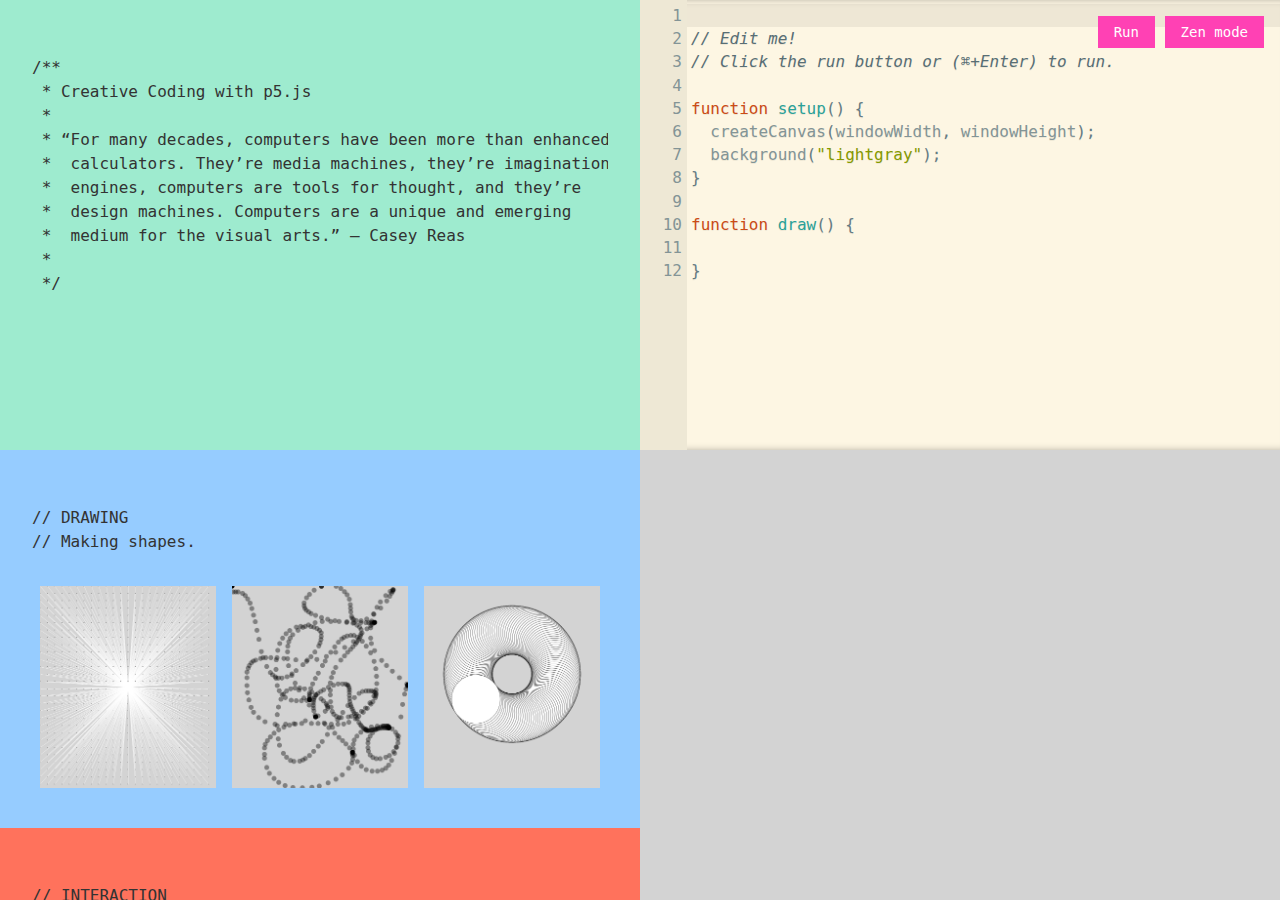
==== index.html @ 22b6b099 "Keep the controls top-right of the editor" ====
<!DOCTYPE html>
<html lang="en">
  <head>
    <meta charset="utf-8">
    <meta name="viewport" content="width=device-width, initial-scale=1">
    <title>Creative Coding Workshop</title>
    <link rel="shortcut icon" type="image/x-icon" href="/favicon.ico">
    <!-- CodeMirror -->
    <script src="./libraries/jshint.js"></script>
    <script src="./libraries/codemirror.js"></script>
    <script src="./libraries/codemirror-lint.js"></script>
    <script src="./libraries/codemirror-js-mode.js"></script>
    <script src="./libraries/codemirror-active-line.js"></script>
    <script src="./libraries/codemirror-close-brackets.js"></script>
    <script src="./libraries/codemirror-javascript-lint.js"></script>
    <link rel="stylesheet" href="./libraries/codemirror.css">
    <link rel="stylesheet" href="./libraries/codemirror-lint.css">
    <link rel="stylesheet" href="./libraries/codemirror-solarized.css">
    <!-- Tachyons -->
    <link rel="stylesheet" href="./libraries/tachyons.min.css">
    <!-- Processing -->
    <script src="./libraries/p5.min.js"></script>
    <script src="./libraries/p5.dom.min.js"></script>
    <script src="./libraries/p5.sound.min.js"></script>
  </head>
  <body class="code dark-gray">
    <main class="cf">
      <section id="gallery" class="fl w-50 vh-100 overflow-scroll bg-light-gray">
        <section class="bg-light-green pa4 vh-50">
          <div class="pre lh-copy overflow-hidden">
/**
 * Creative Coding with p5.js
 *
 * “For many decades, computers have been more than enhanced
 *  calculators. They’re media machines, they’re imagination
 *  engines, computers are tools for thought, and they’re
 *  design machines. Computers are a unique and emerging
 *  medium for the visual arts.” — Casey Reas
 *
 */
          </div>
        </section>
        <section class="bg-light-blue pa4">
          <div class="pre lh-copy overflow-hidden">
// DRAWING
// Making shapes.
          </div>
          <div class="cf">
            <img class="fl w-third pa2 dim pointer border-box example-image" data-src="001" src="./examples/001.png">
            <img class="fl w-third pa2 dim pointer border-box example-image" data-src="002" src="./examples/002.png">
            <img class="fl w-third pa2 dim pointer border-box example-image" data-src="003" src="./examples/003.png">
          </div>
        </section>
        <section class="bg-light-red pa4">
          <div class="pre lh-copy overflow-hidden">
// INTERACTION
// Adding behavior.
          </div>
          <div class="cf">
            <img class="fl w-third pa2 dim pointer border-box example-image" data-src="001" src="./examples/001.png">
            <img class="fl w-third pa2 dim pointer border-box example-image" data-src="002" src="./examples/002.png">
            <img class="fl w-third pa2 dim pointer border-box example-image" data-src="003" src="./examples/003.png">
          </div>
        </section>
        <section class="bg-light-yellow pa4">
          <div class="pre lh-copy overflow-hidden">
// ANIMATION
// Making things move.
          </div>
          <div class="cf">
            <img class="fl w-third pa2 dim pointer border-box example-image" data-src="001" src="./examples/001.png">
            <img class="fl w-third pa2 dim pointer border-box example-image" data-src="002" src="./examples/002.png">
            <img class="fl w-third pa2 dim pointer border-box example-image" data-src="003" src="./examples/003.png">
          </div>
        </section>
      </section>
      <section id="playground" class="fl w-50 vh-100 bg-light-gray relative">
        <textarea
          id="editor"
          class="fl w-100 vh-50">
        </textarea>
        <div id="controls" class="absolute z-max mt3 mr3 top-0" style="right:0%">
          <button
            id="runner"
            class="f6 link dim ph3 pv2 dib white bg-hot-pink pointer bn"
            type="button"
            title="Run sketch (⌘ + Enter)">
              Run
          </button>
          <button
            id="zenmode"
            class="f6 link dim ph3 pv2 dib white bg-hot-pink pointer bn"
            type="button">
              Zen mode
          </button>
        </div>
        <iframe
          id="preview"
          class="fl w-100 vh-50 bn"
          sandbox="allow-scripts allow-pointer-lock allow-same-origin allow-popups allow-forms allow-modals">
        </iframe>
      </section>
    </main>

    <script src="./app.js"></script>
  </body>
</html>
---- libraries/codemirror.css ----
/* BASICS */

.CodeMirror {
  /* Set height, width, borders, and global font properties here */
  font-family: monospace;
  height: 300px;
  color: black;
  direction: ltr;
}

/* PADDING */

.CodeMirror-lines {
  padding: 4px 0; /* Vertical padding around content */
}
.CodeMirror pre {
  padding: 0 4px; /* Horizontal padding of content */
}

.CodeMirror-scrollbar-filler, .CodeMirror-gutter-filler {
  background-color: white; /* The little square between H and V scrollbars */
}

/* GUTTER */

.CodeMirror-gutters {
  border-right: 1px solid #ddd;
  background-color: #f7f7f7;
  white-space: nowrap;
}
.CodeMirror-linenumbers {}
.CodeMirror-linenumber {
  padding: 0 3px 0 5px;
  min-width: 20px;
  text-align: right;
  color: #999;
  white-space: nowrap;
}

.CodeMirror-guttermarker { color: black; }
.CodeMirror-guttermarker-subtle { color: #999; }

/* CURSOR */

.CodeMirror-cursor {
  border-left: 1px solid black;
  border-right: none;
  width: 0;
}
/* Shown when moving in bi-directional text */
.CodeMirror div.CodeMirror-secondarycursor {
  border-left: 1px solid silver;
}
.cm-fat-cursor .CodeMirror-cursor {
  width: auto;
  border: 0 !important;
  background: #7e7;
}
.cm-fat-cursor div.CodeMirror-cursors {
  z-index: 1;
}
.cm-fat-cursor-mark {
  background-color: rgba(20, 255, 20, 0.5);
  -webkit-animation: blink 1.06s steps(1) infinite;
  -moz-animation: blink 1.06s steps(1) infinite;
  animation: blink 1.06s steps(1) infinite;
}
.cm-animate-fat-cursor {
  width: auto;
  border: 0;
  -webkit-animation: blink 1.06s steps(1) infinite;
  -moz-animation: blink 1.06s steps(1) infinite;
  animation: blink 1.06s steps(1) infinite;
  background-color: #7e7;
}
@-moz-keyframes blink {
  0% {}
  50% { background-color: transparent; }
  100% {}
}
@-webkit-keyframes blink {
  0% {}
  50% { background-color: transparent; }
  100% {}
}
@keyframes blink {
  0% {}
  50% { background-color: transparent; }
  100% {}
}

/* Can style cursor different in overwrite (non-insert) mode */
.CodeMirror-overwrite .CodeMirror-cursor {}

.cm-tab { display: inline-block; text-decoration: inherit; }

.CodeMirror-rulers {
  position: absolute;
  left: 0; right: 0; top: -50px; bottom: -20px;
  overflow: hidden;
}
.CodeMirror-ruler {
  border-left: 1px solid #ccc;
  top: 0; bottom: 0;
  position: absolute;
}

/* DEFAULT THEME */

.cm-s-default .cm-header {color: blue;}
.cm-s-default .cm-quote {color: #090;}
.cm-negative {color: #d44;}
.cm-positive {color: #292;}
.cm-header, .cm-strong {font-weight: bold;}
.cm-em {font-style: italic;}
.cm-link {text-decoration: underline;}
.cm-strikethrough {text-decoration: line-through;}

.cm-s-default .cm-keyword {color: #708;}
.cm-s-default .cm-atom {color: #219;}
.cm-s-default .cm-number {color: #164;}
.cm-s-default .cm-def {color: #00f;}
.cm-s-default .cm-variable,
.cm-s-default .cm-punctuation,
.cm-s-default .cm-property,
.cm-s-default .cm-operator {}
.cm-s-default .cm-variable-2 {color: #05a;}
.cm-s-default .cm-variable-3, .cm-s-default .cm-type {color: #085;}
.cm-s-default .cm-comment {color: #a50;}
.cm-s-default .cm-string {color: #a11;}
.cm-s-default .cm-string-2 {color: #f50;}
.cm-s-default .cm-meta {color: #555;}
.cm-s-default .cm-qualifier {color: #555;}
.cm-s-default .cm-builtin {color: #30a;}
.cm-s-default .cm-bracket {color: #997;}
.cm-s-default .cm-tag {color: #170;}
.cm-s-default .cm-attribute {color: #00c;}
.cm-s-default .cm-hr {color: #999;}
.cm-s-default .cm-link {color: #00c;}

.cm-s-default .cm-error {color: #f00;}
.cm-invalidchar {color: #f00;}

.CodeMirror-composing { border-bottom: 2px solid; }

/* Default styles for common addons */

div.CodeMirror span.CodeMirror-matchingbracket {color: #0b0;}
div.CodeMirror span.CodeMirror-nonmatchingbracket {color: #a22;}
.CodeMirror-matchingtag { background: rgba(255, 150, 0, .3); }
.CodeMirror-activeline-background {background: #e8f2ff;}

/* STOP */

/* The rest of this file contains styles related to the mechanics of
   the editor. You probably shouldn't touch them. */

.CodeMirror {
  position: relative;
  overflow: hidden;
  background: white;
}

.CodeMirror-scroll {
  overflow: scroll !important; /* Things will break if this is overridden */
  /* 30px is the magic margin used to hide the element's real scrollbars */
  /* See overflow: hidden in .CodeMirror */
  margin-bottom: -30px; margin-right: -30px;
  padding-bottom: 30px;
  height: 100%;
  outline: none; /* Prevent dragging from highlighting the element */
  position: relative;
}
.CodeMirror-sizer {
  position: relative;
  border-right: 30px solid transparent;
}

/* The fake, visible scrollbars. Used to force redraw during scrolling
   before actual scrolling happens, thus preventing shaking and
   flickering artifacts. */
.CodeMirror-vscrollbar, .CodeMirror-hscrollbar, .CodeMirror-scrollbar-filler, .CodeMirror-gutter-filler {
  position: absolute;
  z-index: 6;
  display: none;
}
.CodeMirror-vscrollbar {
  right: 0; top: 0;
  overflow-x: hidden;
  overflow-y: scroll;
}
.CodeMirror-hscrollbar {
  bottom: 0; left: 0;
  overflow-y: hidden;
  overflow-x: scroll;
}
.CodeMirror-scrollbar-filler {
  right: 0; bottom: 0;
}
.CodeMirror-gutter-filler {
  left: 0; bottom: 0;
}

.CodeMirror-gutters {
  position: absolute; left: 0; top: 0;
  min-height: 100%;
  z-index: 3;
}
.CodeMirror-gutter {
  white-space: normal;
  height: 100%;
  display: inline-block;
  vertical-align: top;
  margin-bottom: -30px;
}
.CodeMirror-gutter-wrapper {
  position: absolute;
  z-index: 4;
  background: none !important;
  border: none !important;
}
.CodeMirror-gutter-background {
  position: absolute;
  top: 0; bottom: 0;
  z-index: 4;
}
.CodeMirror-gutter-elt {
  position: absolute;
  cursor: default;
  z-index: 4;
}
.CodeMirror-gutter-wrapper ::selection { background-color: transparent }
.CodeMirror-gutter-wrapper ::-moz-selection { background-color: transparent }

.CodeMirror-lines {
  cursor: text;
  min-height: 1px; /* prevents collapsing before first draw */
}
.CodeMirror pre {
  /* Reset some styles that the rest of the page might have set */
  -moz-border-radius: 0; -webkit-border-radius: 0; border-radius: 0;
  border-width: 0;
  background: transparent;
  font-family: inherit;
  font-size: inherit;
  margin: 0;
  white-space: pre;
  word-wrap: normal;
  line-height: inherit;
  color: inherit;
  z-index: 2;
  position: relative;
  overflow: visible;
  -webkit-tap-highlight-color: transparent;
  -webkit-font-variant-ligatures: contextual;
  font-variant-ligatures: contextual;
}
.CodeMirror-wrap pre {
  word-wrap: break-word;
  white-space: pre-wrap;
  word-break: normal;
}

.CodeMirror-linebackground {
  position: absolute;
  left: 0; right: 0; top: 0; bottom: 0;
  z-index: 0;
}

.CodeMirror-linewidget {
  position: relative;
  z-index: 2;
  padding: 0.1px; /* Force widget margins to stay inside of the container */
}

.CodeMirror-widget {}

.CodeMirror-rtl pre { direction: rtl; }

.CodeMirror-code {
  outline: none;
}

/* Force content-box sizing for the elements where we expect it */
.CodeMirror-scroll,
.CodeMirror-sizer,
.CodeMirror-gutter,
.CodeMirror-gutters,
.CodeMirror-linenumber {
  -moz-box-sizing: content-box;
  box-sizing: content-box;
}

.CodeMirror-measure {
  position: absolute;
  width: 100%;
  height: 0;
  overflow: hidden;
  visibility: hidden;
}

.CodeMirror-cursor {
  position: absolute;
  pointer-events: none;
}
.CodeMirror-measure pre { position: static; }

div.CodeMirror-cursors {
  visibility: hidden;
  position: relative;
  z-index: 3;
}
div.CodeMirror-dragcursors {
  visibility: visible;
}

.CodeMirror-focused div.CodeMirror-cursors {
  visibility: visible;
}

.CodeMirror-selected { background: #d9d9d9; }
.CodeMirror-focused .CodeMirror-selected { background: #d7d4f0; }
.CodeMirror-crosshair { cursor: crosshair; }
.CodeMirror-line::selection, .CodeMirror-line > span::selection, .CodeMirror-line > span > span::selection { background: #d7d4f0; }
.CodeMirror-line::-moz-selection, .CodeMirror-line > span::-moz-selection, .CodeMirror-line > span > span::-moz-selection { background: #d7d4f0; }

.cm-searching {
  background-color: #ffa;
  background-color: rgba(255, 255, 0, .4);
}

/* Used to force a border model for a node */
.cm-force-border { padding-right: .1px; }

@media print {
  /* Hide the cursor when printing */
  .CodeMirror div.CodeMirror-cursors {
    visibility: hidden;
  }
}

/* See issue #2901 */
.cm-tab-wrap-hack:after { content: ''; }

/* Help users use markselection to safely style text background */
span.CodeMirror-selectedtext { background: none; }
---- libraries/codemirror-lint.css ----
/* The lint marker gutter */
.CodeMirror-lint-markers {
  width: 16px;
}

.CodeMirror-lint-tooltip {
  background-color: #ffd;
  border: 1px solid black;
  border-radius: 4px 4px 4px 4px;
  color: black;
  font-family: monospace;
  font-size: 10pt;
  overflow: hidden;
  padding: 2px 5px;
  position: fixed;
  white-space: pre;
  white-space: pre-wrap;
  z-index: 100;
  max-width: 600px;
  opacity: 0;
  transition: opacity .4s;
  -moz-transition: opacity .4s;
  -webkit-transition: opacity .4s;
  -o-transition: opacity .4s;
  -ms-transition: opacity .4s;
}

.CodeMirror-lint-mark-error, .CodeMirror-lint-mark-warning {
  background-position: left bottom;
  background-repeat: repeat-x;
}

.CodeMirror-lint-mark-error {
  background-image:
  url("[data-uri]")
  ;
}

.CodeMirror-lint-mark-warning {
  background-image: url("[data-uri]");
}

.CodeMirror-lint-marker-error, .CodeMirror-lint-marker-warning {
  background-position: center center;
  background-repeat: no-repeat;
  cursor: pointer;
  display: inline-block;
  height: 16px;
  width: 16px;
  vertical-align: middle;
  position: relative;
  margin-left: 0.5rem;
  margin-bottom: 0.3rem;
}

.CodeMirror-lint-message-error, .CodeMirror-lint-message-warning {
  padding-left: 18px;
  background-position: top left;
  background-repeat: no-repeat;
}

.CodeMirror-lint-marker-error, .CodeMirror-lint-message-error {
  background-image: url("[data-uri]");
}

.CodeMirror-lint-marker-warning, .CodeMirror-lint-message-warning {
  background-image: url("[data-uri]");
}

.CodeMirror-lint-marker-multiple {
  background-image: url("[data-uri]");
  background-repeat: no-repeat;
  background-position: right bottom;
  width: 100%; height: 100%;
}
---- libraries/codemirror-solarized.css ----
/*
Solarized theme for code-mirror
http://ethanschoonover.com/solarized
*/

/*
Solarized color palette
http://ethanschoonover.com/solarized/img/solarized-palette.png
*/

.solarized.base03 { color: #002b36; }
.solarized.base02 { color: #073642; }
.solarized.base01 { color: #586e75; }
.solarized.base00 { color: #657b83; }
.solarized.base0 { color: #839496; }
.solarized.base1 { color: #93a1a1; }
.solarized.base2 { color: #eee8d5; }
.solarized.base3  { color: #fdf6e3; }
.solarized.solar-yellow  { color: #b58900; }
.solarized.solar-orange  { color: #cb4b16; }
.solarized.solar-red { color: #dc322f; }
.solarized.solar-magenta { color: #d33682; }
.solarized.solar-violet  { color: #6c71c4; }
.solarized.solar-blue { color: #268bd2; }
.solarized.solar-cyan { color: #2aa198; }
.solarized.solar-green { color: #859900; }

/* Color scheme for code-mirror */

.cm-s-solarized {
  line-height: 1.45em;
  color-profile: sRGB;
  rendering-intent: auto;
}
.cm-s-solarized.cm-s-dark {
  color: #839496;
  background-color: #002b36;
  text-shadow: #002b36 0 1px;
}
.cm-s-solarized.cm-s-light {
  background-color: #fdf6e3;
  color: #657b83;
  text-shadow: #eee8d5 0 1px;
}

.cm-s-solarized .CodeMirror-widget {
  text-shadow: none;
}

.cm-s-solarized .cm-header { color: #586e75; }
.cm-s-solarized .cm-quote { color: #93a1a1; }

.cm-s-solarized .cm-keyword { color: #cb4b16; }
.cm-s-solarized .cm-atom { color: #d33682; }
.cm-s-solarized .cm-number { color: #d33682; }
.cm-s-solarized .cm-def { color: #2aa198; }

.cm-s-solarized .cm-variable { color: #839496; }
.cm-s-solarized .cm-variable-2 { color: #b58900; }
.cm-s-solarized .cm-variable-3, .cm-s-solarized .cm-type { color: #6c71c4; }

.cm-s-solarized .cm-property { color: #2aa198; }
.cm-s-solarized .cm-operator { color: #6c71c4; }

.cm-s-solarized .cm-comment { color: #586e75; font-style:italic; }

.cm-s-solarized .cm-string { color: #859900; }
.cm-s-solarized .cm-string-2 { color: #b58900; }

.cm-s-solarized .cm-meta { color: #859900; }
.cm-s-solarized .cm-qualifier { color: #b58900; }
.cm-s-solarized .cm-builtin { color: #d33682; }
.cm-s-solarized .cm-bracket { color: #cb4b16; }
.cm-s-solarized .CodeMirror-matchingbracket { color: #859900; }
.cm-s-solarized .CodeMirror-nonmatchingbracket { color: #dc322f; }
.cm-s-solarized .cm-tag { color: #93a1a1; }
.cm-s-solarized .cm-attribute { color: #2aa198; }
.cm-s-solarized .cm-hr {
  color: transparent;
  border-top: 1px solid #586e75;
  display: block;
}
.cm-s-solarized .cm-link { color: #93a1a1; cursor: pointer; }
.cm-s-solarized .cm-special { color: #6c71c4; }
.cm-s-solarized .cm-em {
  color: #999;
  text-decoration: underline;
  text-decoration-style: dotted;
}
.cm-s-solarized .cm-error,
.cm-s-solarized .cm-invalidchar {
  color: #586e75;
  border-bottom: 1px dotted #dc322f;
}

.cm-s-solarized.cm-s-dark div.CodeMirror-selected { background: #073642; }
.cm-s-solarized.cm-s-dark.CodeMirror ::selection { background: rgba(7, 54, 66, 0.99); }
.cm-s-solarized.cm-s-dark .CodeMirror-line::-moz-selection, .cm-s-dark .CodeMirror-line > span::-moz-selection, .cm-s-dark .CodeMirror-line > span > span::-moz-selection { background: rgba(7, 54, 66, 0.99); }

.cm-s-solarized.cm-s-light div.CodeMirror-selected { background: #eee8d5; }
.cm-s-solarized.cm-s-light .CodeMirror-line::selection, .cm-s-light .CodeMirror-line > span::selection, .cm-s-light .CodeMirror-line > span > span::selection { background: #eee8d5; }
.cm-s-solarized.cm-s-light .CodeMirror-line::-moz-selection, .cm-s-ligh .CodeMirror-line > span::-moz-selection, .cm-s-ligh .CodeMirror-line > span > span::-moz-selection { background: #eee8d5; }

/* Editor styling */



/* Little shadow on the view-port of the buffer view */
.cm-s-solarized.CodeMirror {
  -moz-box-shadow: inset 7px 0 12px -6px #000;
  -webkit-box-shadow: inset 7px 0 12px -6px #000;
  box-shadow: inset 7px 0 12px -6px #000;
}

/* Remove gutter border */
.cm-s-solarized .CodeMirror-gutters {
  border-right: 0;
}

/* Gutter colors and line number styling based of color scheme (dark / light) */

/* Dark */
.cm-s-solarized.cm-s-dark .CodeMirror-gutters {
  background-color: #073642;
}

.cm-s-solarized.cm-s-dark .CodeMirror-linenumber {
  color: #586e75;
  text-shadow: #021014 0 -1px;
}

/* Light */
.cm-s-solarized.cm-s-light .CodeMirror-gutters {
  background-color: #eee8d5;
}

.cm-s-solarized.cm-s-light .CodeMirror-linenumber {
  color: #839496;
}

/* Common */
.cm-s-solarized .CodeMirror-linenumber {
  padding: 0 5px;
}
.cm-s-solarized .CodeMirror-guttermarker-subtle { color: #586e75; }
.cm-s-solarized.cm-s-dark .CodeMirror-guttermarker { color: #ddd; }
.cm-s-solarized.cm-s-light .CodeMirror-guttermarker { color: #cb4b16; }

.cm-s-solarized .CodeMirror-gutter .CodeMirror-gutter-text {
  color: #586e75;
}

/* Cursor */
.cm-s-solarized .CodeMirror-cursor { border-left: 1px solid #819090; }

/* Fat cursor */
.cm-s-solarized.cm-s-light.cm-fat-cursor .CodeMirror-cursor { background: #77ee77; }
.cm-s-solarized.cm-s-light .cm-animate-fat-cursor { background-color: #77ee77; }
.cm-s-solarized.cm-s-dark.cm-fat-cursor .CodeMirror-cursor { background: #586e75; }
.cm-s-solarized.cm-s-dark .cm-animate-fat-cursor { background-color: #586e75; }

/* Active line */
.cm-s-solarized.cm-s-dark .CodeMirror-activeline-background {
  background: rgba(255, 255, 255, 0.06);
}
.cm-s-solarized.cm-s-light .CodeMirror-activeline-background {
  background: rgba(0, 0, 0, 0.06);
}
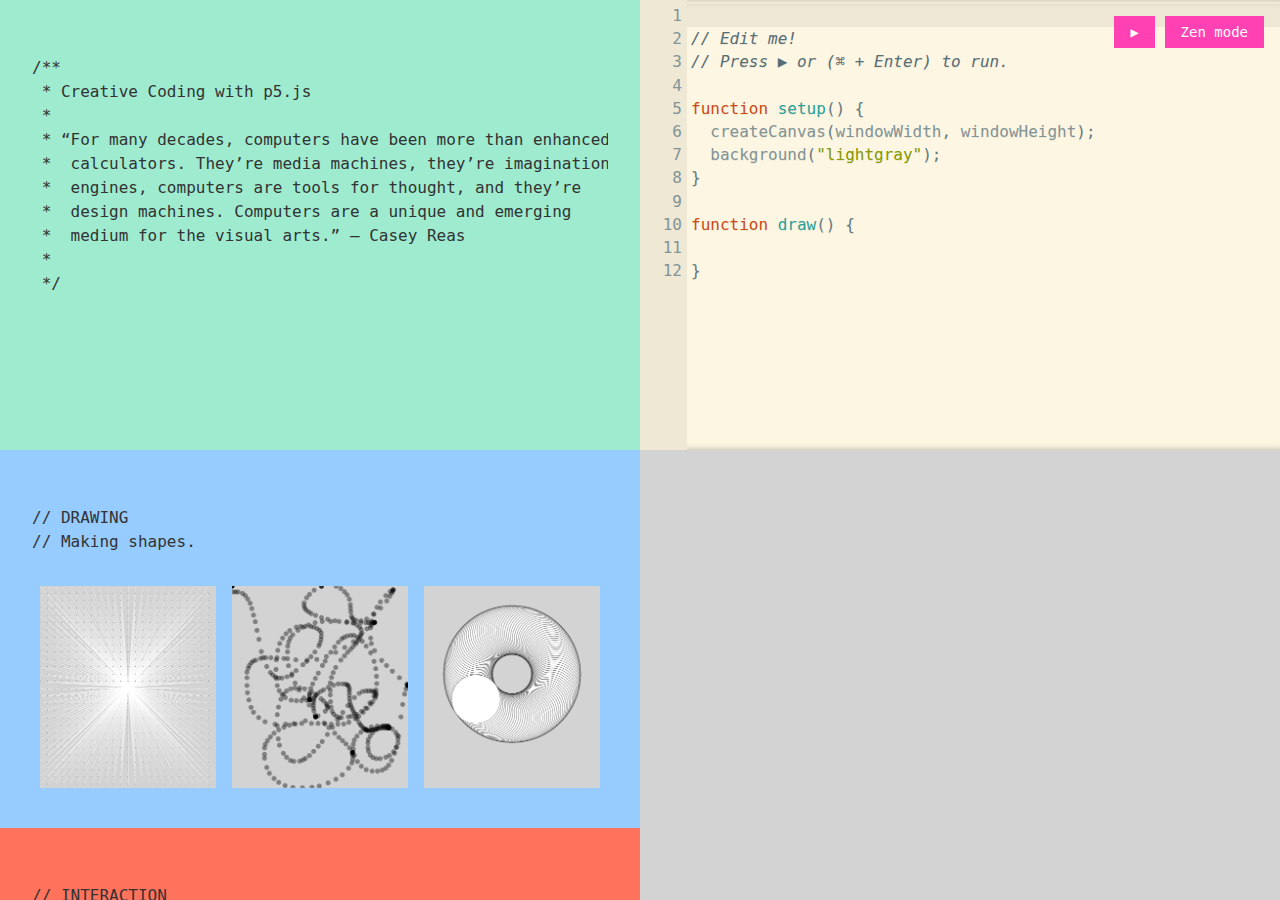
==== commit e7a44737: "Use a right arrow for play button" ====
--- a/index.html
+++ b/index.html
@@ -85,7 +85,7 @@
             class="f6 link dim ph3 pv2 dib white bg-hot-pink pointer bn"
             type="button"
             title="Run sketch (⌘ + Enter)">
-              Run
+              ▶
           </button>
           <button
             id="zenmode"
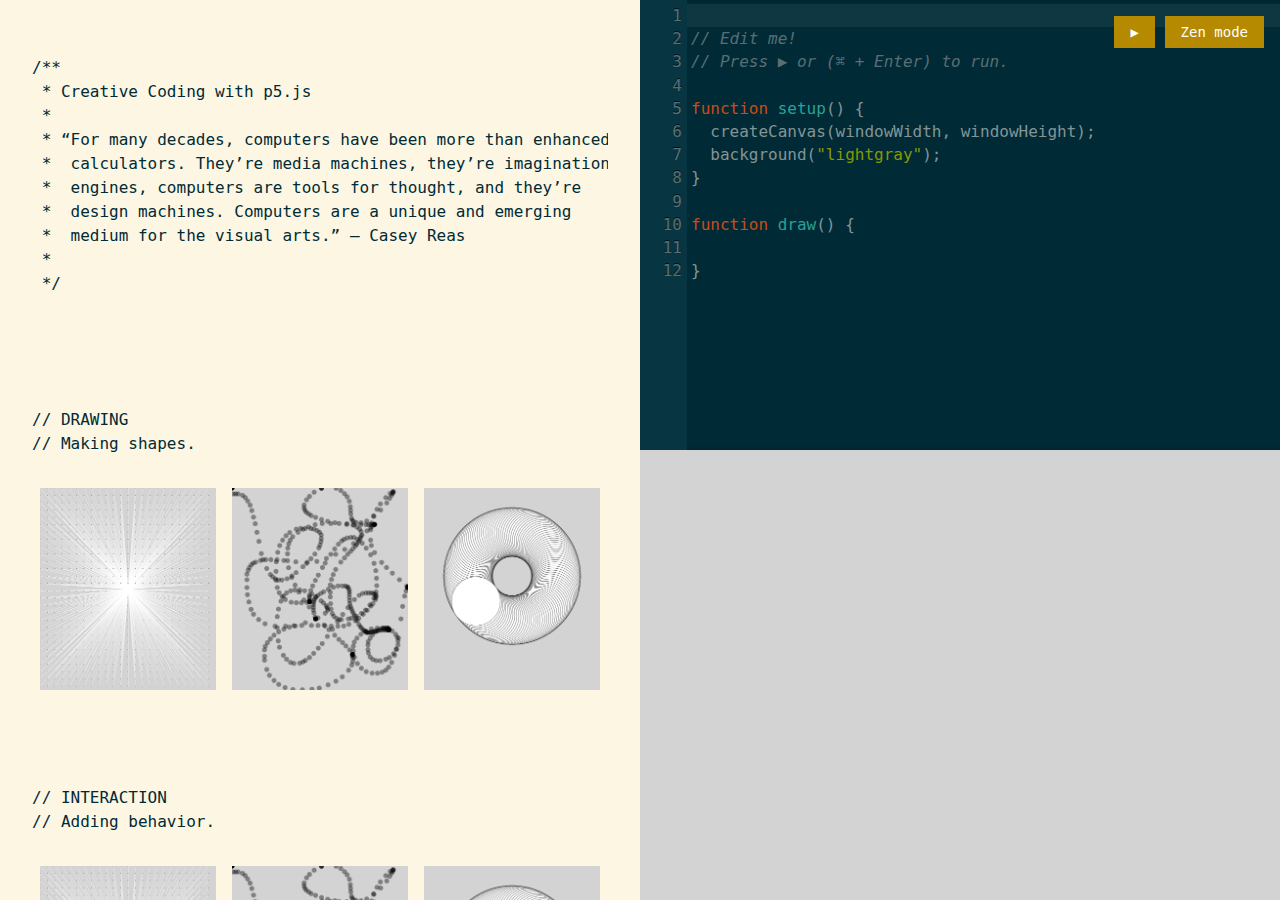
==== commit 691ac95a: "Subtler colors" ====
--- a/index.html
+++ b/index.html
@@ -22,11 +22,48 @@
     <script src="./libraries/p5.min.js"></script>
     <script src="./libraries/p5.dom.min.js"></script>
     <script src="./libraries/p5.sound.min.js"></script>
+    <!-- Custom styles -->
+    <style>
+      .bg-solarized-base03    { background-color: #002b36; }
+      .bg-solarized-base02    { background-color: #073642; }
+      .bg-solarized-base01    { background-color: #586e75; }
+      .bg-solarized-base00    { background-color: #657b83; }
+      .bg-solarized-base0     { background-color: #839496; }
+      .bg-solarized-base1     { background-color: #93a1a1; }
+      .bg-solarized-base2     { background-color: #eee8d5; }
+      .bg-solarized-base3     { background-color: #fdf6e3; }
+      .bg-solarized-yellow    { background-color: #b58900; }
+      .bg-solarized-orange    { background-color: #cb4b16; }
+      .bg-solarized-red       { background-color: #dc322f; }
+      .bg-solarized-magenta   { background-color: #d33682; }
+      .bg-solarized-violet    { background-color: #6c71c4; }
+      .bg-solarized-blue      { background-color: #268bd2; }
+      .bg-solarized-cyan      { background-color: #2aa198; }
+      .bg-solarized-green     { background-color: #859900; }
+
+      .solarized-base03       { color: #002b36; }
+      .solarized-base02       { color: #073642; }
+      .solarized-base01       { color: #586e75; }
+      .solarized-base00       { color: #657b83; }
+      .solarized-base0        { color: #839496; }
+      .solarized-base1        { color: #93a1a1; }
+      .solarized-base2        { color: #eee8d5; }
+      .solarized-base3        { color: #fdf6e3; }
+
+      .b--solarized-base03    { border-color: #002b36; }
+      .b--solarized-base02    { border-color: #073642; }
+      .b--solarized-base01    { border-color: #586e75; }
+      .b--solarized-base00    { border-color: #657b83; }
+      .b--solarized-base0     { border-color: #839496; }
+      .b--solarized-base1     { border-color: #93a1a1; }
+      .b--solarized-base2     { border-color: #eee8d5; }
+      .b--solarized-base3     { border-color: #fdf6e3; }
+    </style>
   </head>
-  <body class="code dark-gray">
+  <body class="code solarized-base03">
     <main class="cf">
-      <section id="gallery" class="fl w-50 vh-100 overflow-scroll bg-light-gray">
-        <section class="bg-light-green pa4 vh-50">
+      <section id="gallery" class="fl w-50 vh-100 overflow-scroll bg-solarized-base3">
+        <section class="pa4">
           <div class="pre lh-copy overflow-hidden">
 /**
  * Creative Coding with p5.js
@@ -40,7 +77,7 @@
  */
           </div>
         </section>
-        <section class="bg-light-blue pa4">
+        <section class="pa4">
           <div class="pre lh-copy overflow-hidden">
 // DRAWING
 // Making shapes.
@@ -51,7 +88,7 @@
             <img class="fl w-third pa2 dim pointer border-box example-image" data-src="003" src="./examples/003.png">
           </div>
         </section>
-        <section class="bg-light-red pa4">
+        <section class="pa4">
           <div class="pre lh-copy overflow-hidden">
 // INTERACTION
 // Adding behavior.
@@ -62,7 +99,7 @@
             <img class="fl w-third pa2 dim pointer border-box example-image" data-src="003" src="./examples/003.png">
           </div>
         </section>
-        <section class="bg-light-yellow pa4">
+        <section class="pa4">
           <div class="pre lh-copy overflow-hidden">
 // ANIMATION
 // Making things move.
@@ -74,7 +111,7 @@
           </div>
         </section>
       </section>
-      <section id="playground" class="fl w-50 vh-100 bg-light-gray relative">
+      <section id="playground" class="fl w-50 vh-100 bg-solarized-base2 relative">
         <textarea
           id="editor"
           class="fl w-100 vh-50">
@@ -82,14 +119,14 @@
         <div id="controls" class="absolute z-max mt3 mr3 top-0" style="right:0%">
           <button
             id="runner"
-            class="f6 link dim ph3 pv2 dib white bg-hot-pink pointer bn"
+            class="f6 link dim ph3 pv2 dib white bg-solarized-yellow pointer bn"
             type="button"
             title="Run sketch (⌘ + Enter)">
               ▶
           </button>
           <button
             id="zenmode"
-            class="f6 link dim ph3 pv2 dib white bg-hot-pink pointer bn"
+            class="f6 link dim ph3 pv2 dib white bg-solarized-yellow pointer bn"
             type="button">
               Zen mode
           </button>
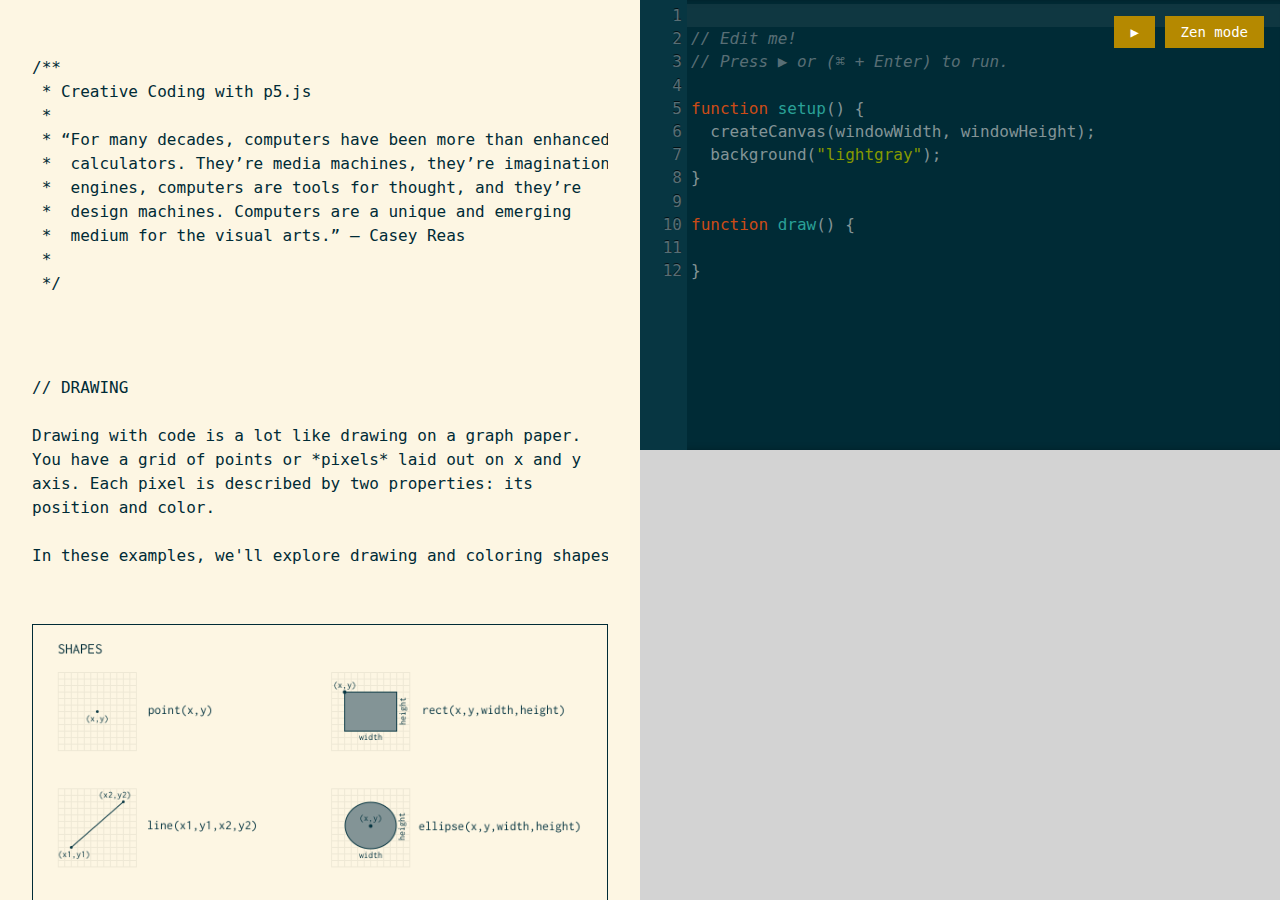
==== commit bbd132de: "Examples: drawing" ====
--- a/index.html
+++ b/index.html
@@ -63,7 +63,7 @@
   <body class="code solarized-base03">
     <main class="cf">
       <section id="gallery" class="fl w-50 vh-100 overflow-scroll bg-solarized-base3">
-        <section class="pa4">
+        <section class="pa4 pb0">
           <div class="pre lh-copy overflow-hidden">
 /**
  * Creative Coding with p5.js
@@ -80,14 +80,28 @@
         <section class="pa4">
           <div class="pre lh-copy overflow-hidden">
 // DRAWING
-// Making shapes.
+
+Drawing with code is a lot like drawing on a graph paper.
+You have a grid of points or *pixels* laid out on x and y
+axis. Each pixel is described by two properties: its
+position and color.
+
+In these examples, we'll explore drawing and coloring shapes.
           </div>
+          <img class="w-100 pa2 mv4 border-box ba" src="./shapes.png">
           <div class="cf">
             <img class="fl w-third pa2 dim pointer border-box example-image" data-src="001" src="./examples/001.png">
             <img class="fl w-third pa2 dim pointer border-box example-image" data-src="002" src="./examples/002.png">
             <img class="fl w-third pa2 dim pointer border-box example-image" data-src="003" src="./examples/003.png">
           </div>
+          <img class="w-100 pa2 mv4 border-box ba" src="./colors.png">
+          <div class="cf">
+            <img class="fl w-third pa2 dim pointer border-box example-image" data-src="004" src="./examples/004.png">
+            <img class="fl w-third pa2 dim pointer border-box example-image" data-src="005" src="./examples/005.png">
+            <img class="fl w-third pa2 dim pointer border-box example-image" data-src="006" src="./examples/006.png">
+          </div>
         </section>
+<!-- STUB
         <section class="pa4">
           <div class="pre lh-copy overflow-hidden">
 // INTERACTION
@@ -99,19 +113,9 @@
             <img class="fl w-third pa2 dim pointer border-box example-image" data-src="003" src="./examples/003.png">
           </div>
         </section>
-        <section class="pa4">
-          <div class="pre lh-copy overflow-hidden">
-// ANIMATION
-// Making things move.
-          </div>
-          <div class="cf">
-            <img class="fl w-third pa2 dim pointer border-box example-image" data-src="001" src="./examples/001.png">
-            <img class="fl w-third pa2 dim pointer border-box example-image" data-src="002" src="./examples/002.png">
-            <img class="fl w-third pa2 dim pointer border-box example-image" data-src="003" src="./examples/003.png">
-          </div>
-        </section>
+-->
       </section>
-      <section id="playground" class="fl w-50 vh-100 bg-solarized-base2 relative">
+      <section id="playground" class="fl w-50 vh-100 relative">
         <textarea
           id="editor"
           class="fl w-100 vh-50">
